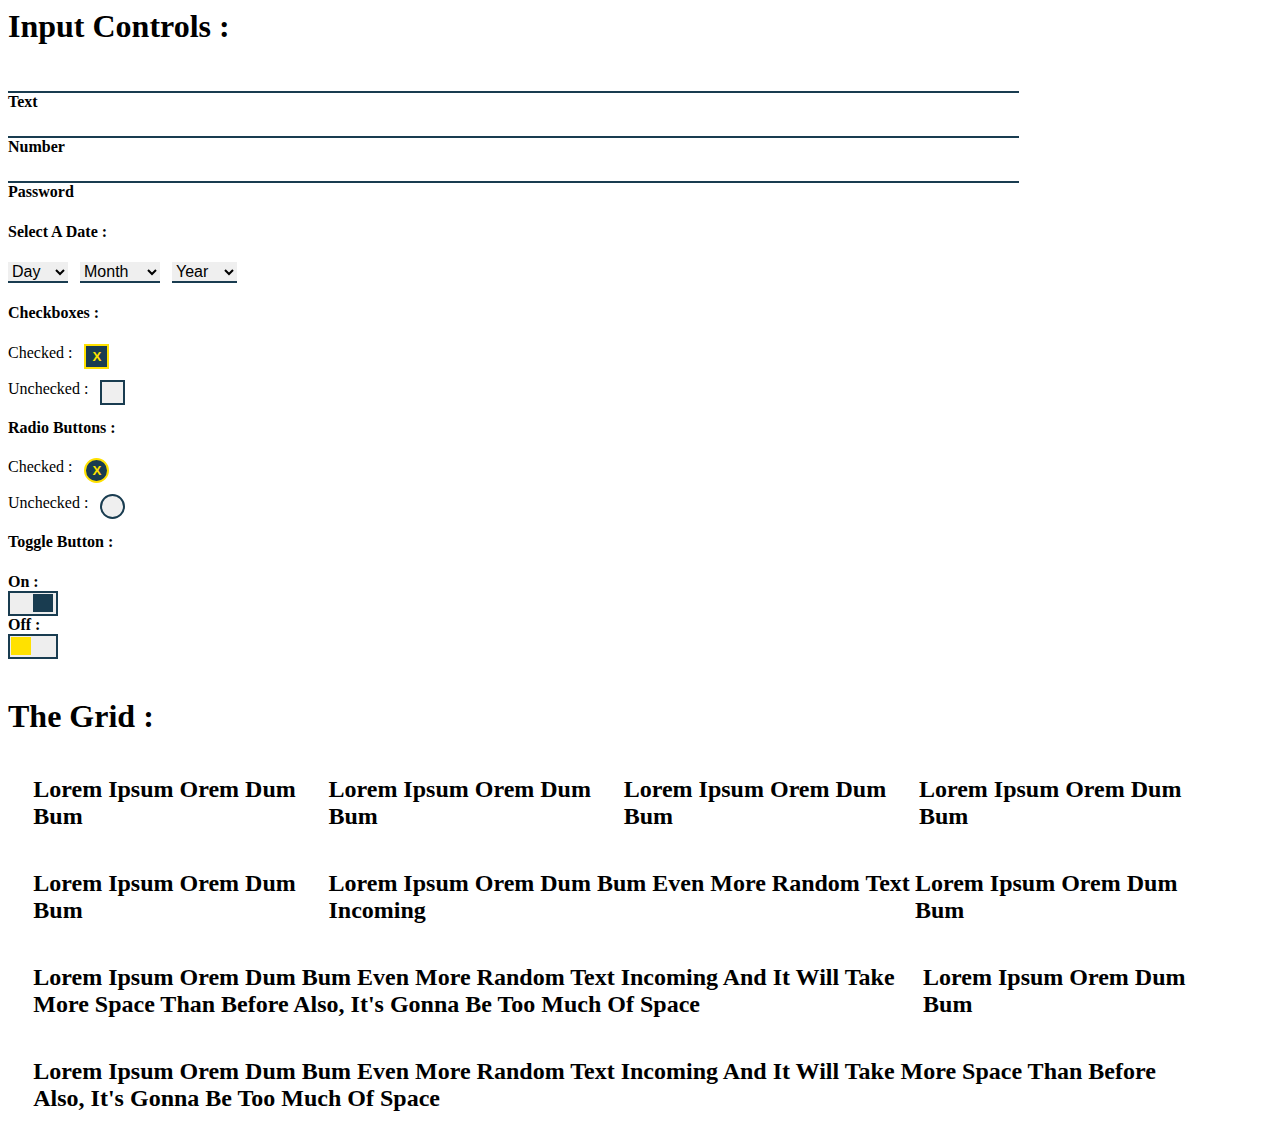
==== mars.html @ b0cb0f1b "Fixed Grid" ====
<html>
<head>
    <meta name="viewport" content="width=device-width, initial-scale=1.0">
    <title>MARS</title>
    <link href="mars.css" rel="stylesheet" type="text/css">
</head>
<body>
    <h1>Input Controls : </h1>
    <input type="text" /><br>
    <label>Text </label><br>
    <input type="number" /><br>
    <label>Number </label><br>
    <input type="password" /><br>
    <label>Password </label><br>
    <h4>Select A Date : </h4>
    <select class="date">
        <option>Day</option>
        <option>Day</option>
        <option>Day</option>
    </select>&nbsp;&nbsp;
    <select class="month">
        <option>Month</option>
        <option>Month</option>
        <option>Month</option>
    </select>&nbsp;&nbsp;
    <select class="year">
        <option>Year</option>
        <option>Year</option>
        <option>Year</option>
    </select>
    <h4>Checkboxes : </h4>
    <div class="check">Checked : &nbsp;&nbsp;
    <input type="checkbox" checked/>
    <button class="checkmark">X</button>
    </div><br>
    <div class="check">Unchecked : &nbsp;&nbsp;
    <input type="checkbox" />
    <button class="checkmark">X</button>
    </div>
    <h4>Radio Buttons : </h4>
    <div class="check">Checked : &nbsp;&nbsp;
    <input type="radio" checked name="rad"/>
    <button class="radiomark">X</button>
    </div><br>
    <div class="check">Unchecked : &nbsp;&nbsp;
    <input type="radio"  name="rad"/>
    <button class="radiomark">X</button>
    </div>
    <h4>Toggle Button : </h4>
    <label>On : </label>
    <div class="switch">
    <input type="checkbox" checked/>
    <span class="toggle"></span>
    </div>
    <label>Off : </label>
    <div class="switch">
    <input type="checkbox"/>
    <span class="toggle"></span>
    </div><br>
    <h1>The Grid : </h1>
    <div class="row">
    <div class="col large3 medium6"><h2>Lorem Ipsum Orem Dum Bum</h2></div>
    <div class="col large3 medium6"><h2>Lorem Ipsum Orem Dum Bum</h2></div>
    <div class="col large3 medium6"><h2>Lorem Ipsum Orem Dum Bum</h2></div>
    <div class="col large3 medium6"><h2>Lorem Ipsum Orem Dum Bum</h2></div>
    </div>
    <div class="row">
    <div class="col large3 medium4"><h2>Lorem Ipsum Orem Dum Bum</h2></div>
    <div class="col large6 medium8"><h2>Lorem Ipsum Orem Dum Bum Even More Random Text Incoming</h2></div>
    <div class="col large3 medium4"><h2>Lorem Ipsum Orem Dum Bum</h2></div>
    </div>
    <div class="row">
    <div class="col large9 medium6"><h2>Lorem Ipsum Orem Dum Bum Even More Random Text Incoming And It Will Take More Space Than Before Also, It's Gonna Be Too Much Of Space</h2></div>
    <div class="col large3 medium6"><h2>Lorem Ipsum Orem Dum Bum</h2></div>
    </div>
    <div class="row">
    <div class="col large12 medium12"><h2>Lorem Ipsum Orem Dum Bum Even More Random Text Incoming And It Will Take More Space Than Before Also, It's Gonna Be Too Much Of Space</h2></div>
    </div>
</body>
</html>
---- mars.css ----
*{
    box-sizing: border-box;
    transition: 300ms;
}

.row{
    margin-left: auto;
    margin-right: auto;
    width: 96%;
    overflow-y: hidden;
}

.col{display: inline-block;}

@media (max-width: 500px) {
    .large1,.large2,.large3,.large4,.large5.,large6,.large7.,large8,.large9,.large10,.large11,.large12{width: 100%;}
}

@media (min-width: 501px) and (max-width: 1000px) {
    .row{display: flex;}
    .medium2{width: 15%; flex: 0;}
    .medium4{width: 30%; }
    .medium6{width: 45%; }
    .medium8{width: 60%; }
    .medium10{width: 85%; }
    .medium12{width: 95%; }
}

@media (min-width: 1000px) {
    .large1{width: 8.33333%; }
    .large2{width: 16.66667%; }
    .large3{width: 24%; }
    .large4{width: 33.33333%; }
    .large5{width: 41.66667%; }
    .large6{width: 48%; }
    .large7{width: 58.33333%; }
    .large8{width: 66.66667%; }
    .large9{width: 73%; }
    .large10{width: 83.33333%; }
    .large11{width: 91.66667%; }
    .large12{width: 96%; }
}

body{
    font-family: 'Segoe UI','Roboto';
}

label{
    font-weight: 600;
}

input[type=text],input[type=number],input[type=password]{
    border-top: none;
    border-left: none;
    border-right: none;
    border-bottom: 2px solid #193c50;
    width: 80%;
    font-size: 20px;
}

input[type=text]:focus,input[type=number]:focus,input[type=password]:focus{
    border-bottom: 2px solid #ffe100;
}

select{
    border-top: none;
    border-left: none;
    border-right: none;
    border-bottom: 2px solid #193c50;
    font-size: 16px;
}
select.date{ width: 60px; }
select.month{ width: 80px; }
select.year{ width: 65px; }

.check{
    display: block;
    position: relative;
    user-select: none;
}

.check input{
    z-index: 1;
    opacity: 0;
    position: absolute;
    cursor: pointer;
    width: 22px;
    height: 22px;
}

.checkmark{
    color: transparent;
    z-index: 0;
    display: inline-block;
    position: absolute;
    width: 25px;
    height: 25px;
    border: 2px solid #193c50;
}

.check input:checked ~ .checkmark{
    background: #193c50;
    color: #ffe100;
    font-weight: bold;
    border: 2px solid #ffe100;
}

.radiomark{
    color: transparent;
    z-index: 0;
    display: inline-block;
    position: absolute;
    width: 25px;
    height: 25px;
    border-radius: 90px;
    border: 2px solid #193c50;
}

.check input:checked ~ .radiomark{
    background: #193c50;
    color: #ffe100;
    font-weight: bold;
    border: 2px solid #ffe100;
}

.switch{
    width: 50px;
    height: 25px;
    background: #eee;
    border: 2px solid #193c50;
}

.switch input{
    z-index: 1;
    opacity: 0;
    position: absolute;
    cursor: pointer;
    width: 48px;
}

.toggle{
    position: absolute;
    background: #ffe100;
    z-index: 0;
    display: inline-block;
    width: 20px;
    height: 18px;
    margin-top: 1px;
    margin-left: 1px;
}

.switch input:checked ~ .toggle{
    background: #193c50;
    transform: translateX(22px);
}

input:checked + .switch{
    background: #ffe100;
    border: 2px solid #193c50;
}
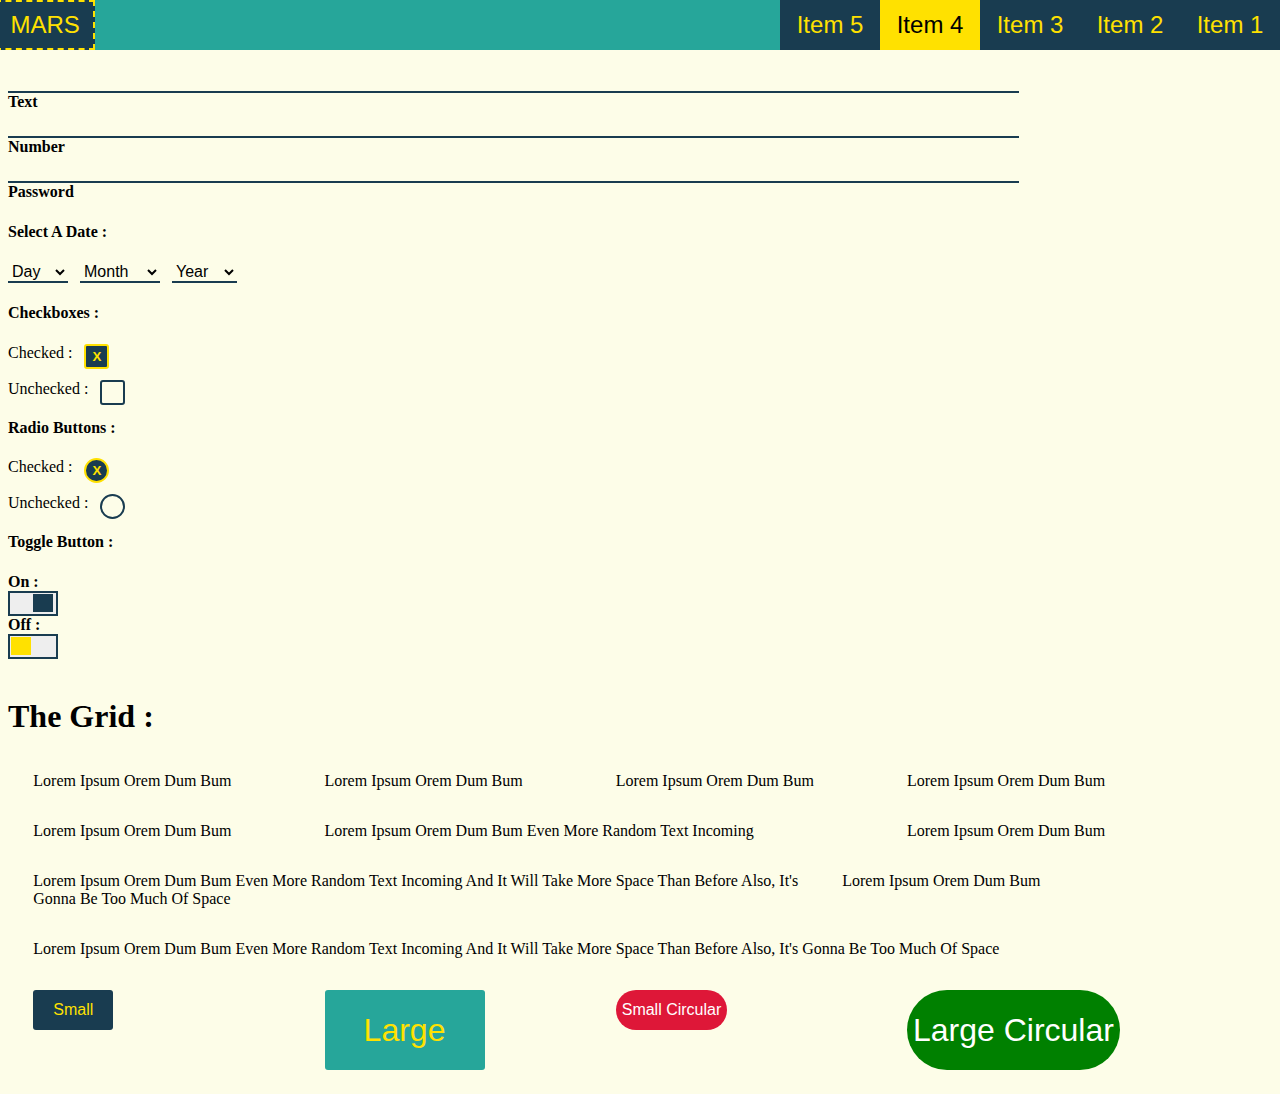
==== commit 97f0f1f5: "Buttons And Top Menu" ====
--- a/mars.html
+++ b/mars.html
@@ -3,8 +3,16 @@
     <meta name="viewport" content="width=device-width, initial-scale=1.0">
     <title>MARS</title>
     <link href="mars.css" rel="stylesheet" type="text/css">
+    <script>
+        function showsidenav(){
+            document.getElementById("nav1").style.display=("block");
+        }
+        function hidesidenav(){
+            document.getElementById("nav1").style.display=("none");
+        }
+    </script>
 </head>
-<body>
+<body onload="hidesidenav()">
     <h1>Input Controls : </h1>
     <input type="text" /><br>
     <label>Text </label><br>
@@ -59,22 +67,49 @@
     </div><br>
     <h1>The Grid : </h1>
     <div class="row">
-    <div class="col large3 medium6"><h2>Lorem Ipsum Orem Dum Bum</h2></div>
-    <div class="col large3 medium6"><h2>Lorem Ipsum Orem Dum Bum</h2></div>
-    <div class="col large3 medium6"><h2>Lorem Ipsum Orem Dum Bum</h2></div>
-    <div class="col large3 medium6"><h2>Lorem Ipsum Orem Dum Bum</h2></div>
+    <div class="col large3 medium6"><p>Lorem Ipsum Orem Dum Bum</p></div>
+    <div class="col large3 medium6"><p>Lorem Ipsum Orem Dum Bum</p></div>
+    <div class="col large3 medium6"><p>Lorem Ipsum Orem Dum Bum</p></div>
+    <div class="col large3 medium6"><p>Lorem Ipsum Orem Dum Bum</p></div>
     </div>
     <div class="row">
-    <div class="col large3 medium4"><h2>Lorem Ipsum Orem Dum Bum</h2></div>
-    <div class="col large6 medium8"><h2>Lorem Ipsum Orem Dum Bum Even More Random Text Incoming</h2></div>
-    <div class="col large3 medium4"><h2>Lorem Ipsum Orem Dum Bum</h2></div>
+    <div class="col large3 medium4"><P>Lorem Ipsum Orem Dum Bum</p></div>
+    <div class="col large6 medium8"><p>Lorem Ipsum Orem Dum Bum Even More Random Text Incoming</p></div>
+    <div class="col large3 medium4"><p>Lorem Ipsum Orem Dum Bum</p></div>
     </div>
     <div class="row">
-    <div class="col large9 medium6"><h2>Lorem Ipsum Orem Dum Bum Even More Random Text Incoming And It Will Take More Space Than Before Also, It's Gonna Be Too Much Of Space</h2></div>
-    <div class="col large3 medium6"><h2>Lorem Ipsum Orem Dum Bum</h2></div>
+    <div class="col large8 medium6"><p>Lorem Ipsum Orem Dum Bum Even More Random Text Incoming And It Will Take More Space Than Before Also, It's Gonna Be Too Much Of Space</p></div>
+    <div class="col large4 medium6"><p>Lorem Ipsum Orem Dum Bum</p></div>
     </div>
     <div class="row">
-    <div class="col large12 medium12"><h2>Lorem Ipsum Orem Dum Bum Even More Random Text Incoming And It Will Take More Space Than Before Also, It's Gonna Be Too Much Of Space</h2></div>
+    <div class="col large12 medium12"><p>Lorem Ipsum Orem Dum Bum Even More Random Text Incoming And It Will Take More Space Than Before Also, It's Gonna Be Too Much Of Space</p></div>
+    </div>
+    <div class="row">
+        <div class="col large3 medium4"><p><button class="small primary">Small</button></p></div>
+        <div class="col large3 medium4"><p><button class="large secondary">Large</button></p></div>
+        <div class="col large3 medium4"><p><button class="small circular alert">Small Circular</button></p></div>
+        <div class="col large3 medium4"><p><button class="large circular success">Large Circular</button></p></div>
+    </div>
+    <div class="topnav">
+        <button class="tab primary left">MARS</button>
+        <button class="tab primary right">Item 1</button>
+        <button class="tab primary right">Item 2</button>
+        <button class="tab primary right">Item 3</button>
+        <button class="tab primary right active">Item 4</button>
+        <button class="tab primary right">Item 5</button>
+    </div>
+    <div class="sidenav">
+        <div class="row"><span class="left">&nbsp;&nbsp;</span><button class="mico primary left" onclick="showsidenav();">=</button>        
+        <button class="mico right">MARS</button>
+        </div>
+        <div id="nav1" class="row">
+            <button class="mico right" onclick="hidesidenav();">X</button>
+            <div class="mtab">Item 1</div>
+            <div class="mtab">Item 2</div>
+            <div class="mtab">Item 3</div>
+            <div class="mtab">Item 4</div>
+            <div class="mtab">Item 5</div>
+        </div>
     </div>
 </body>
 </html>--- a/mars.css
+++ b/mars.css
@@ -1,8 +1,18 @@
 *{
     box-sizing: border-box;
     transition: 300ms;
-}
-
+    background: inherit;
+}
+
+body{ background: #fdfde8; }
+
+.primary{ background: #193c50; color: #ffe100; }
+.secondary{ background: #26a69a; color: #ffe100; }
+.alert{ background: #de1738; color: #fff; }
+.success{ background: #008000; color: #FFF; }
+
+.right{float: right;}
+.left{float: left;}
 .row{
     margin-left: auto;
     margin-right: auto;
@@ -13,7 +23,7 @@
 .col{display: inline-block;}
 
 @media (max-width: 500px) {
-    .large1,.large2,.large3,.large4,.large5.,large6,.large7.,large8,.large9,.large10,.large11,.large12{width: 100%;}
+    .large1,.large2,.large3,.large4,.large5.,large6,.large7.,large8,.large9,.large10,.large11,.large12{width: 100%; }
 }
 
 @media (min-width: 501px) and (max-width: 1000px) {
@@ -27,10 +37,11 @@
 }
 
 @media (min-width: 1000px) {
+    .row{display: flex;}
     .large1{width: 8.33333%; }
     .large2{width: 16.66667%; }
     .large3{width: 24%; }
-    .large4{width: 33.33333%; }
+    .large4{width: 30%; }
     .large5{width: 41.66667%; }
     .large6{width: 48%; }
     .large7{width: 58.33333%; }
@@ -154,7 +165,84 @@
     transform: translateX(22px);
 }
 
-input:checked + .switch{
+button{
+    border: none;
+    border-radius: 3px;
+    display: block;
+}
+button.primary:focus{
+    border: 2px dashed #193c50 ;
+    background: #26a69a ;
+    color: #000 ;
+}
+button.secondary:focus{
+    border: 2px dashed #000 ;
+    color: #000 ;
+    background: #ffe100 ;
+}
+
+.small{ min-width: 80px; height: 40px; font-size: 16px;}
+.large{ min-width: 160px; height: 80px; font-size: 32px;}
+.circular{ border-radius: 90px;}
+
+.tab{
+    border-radius: 0;
+    border: none;
+    width:100px;
+    height: 50px;
+    font-size: 24px;
+}
+.tab:hover{
+    border: 2px dashed #ffe100;
+}
+.tab.active{
     background: #ffe100;
-    border: 2px solid #193c50;
-}
+    color: #000;
+}
+button.primary.tab:focus{
+    background: #ffe100;
+    color: #000;
+}
+
+@media (min-width: 700px) {
+    .topnav{
+        position: fixed;
+        top:0;
+        z-index: 9;
+        margin-left: -1%;
+        width: 100.38%;
+        background: #26a69a;
+    }
+    .sidenav{display: none;}
+}
+@media (max-width: 700px) {
+    .topnav{display: none;}
+    li{ list-style-type: none; }
+    .sidenav{
+        position: fixed;
+        top:0;
+        z-index: 9;
+        margin-left: -2.5%;
+        width: 100.5%;
+        background: #26a69a;
+    }
+    .mico{
+        width: 50px;
+        height: 50px;
+        margin-right: 2%;
+        background: transparent;
+    }
+    .mico input{
+    z-index: 1;
+    opacity: 0;
+    position: absolute;
+    cursor: pointer;
+    width: 50px;
+    height: 50px;
+    }
+    #nav1{display: none;}
+    .mtab{
+        padding: 5px;
+        padding-left: 45px;
+    }
+}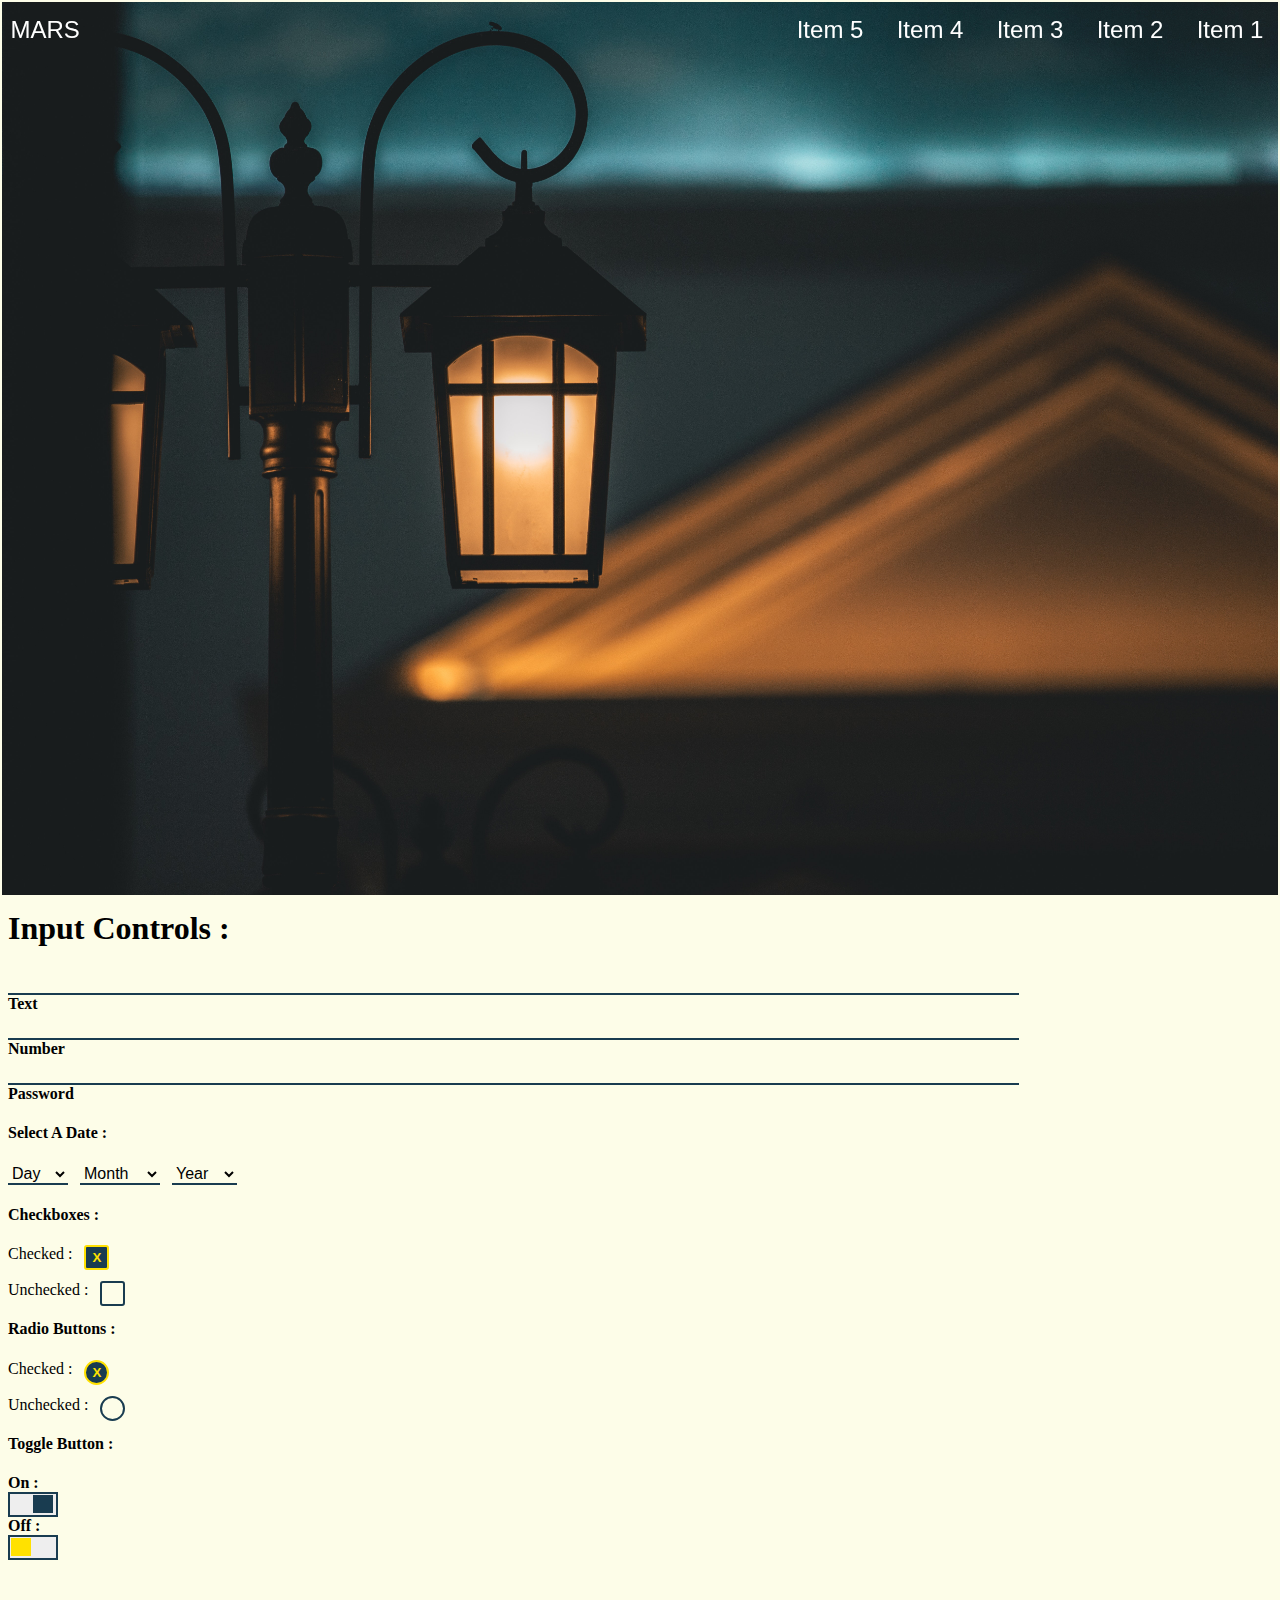
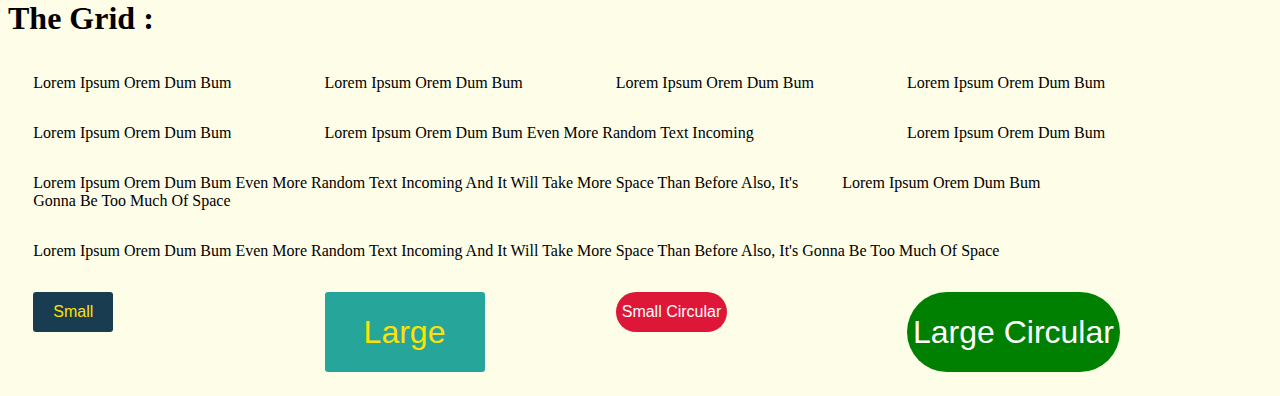
==== commit 29a4ffe0: "Made Top Nav Transparent" ====
--- a/mars.html
+++ b/mars.html
@@ -10,9 +10,39 @@
         function hidesidenav(){
             document.getElementById("nav1").style.display=("none");
         }
+        function colormenu(){
+            document.getElementById("tm").style.background=("#193c50");
+            document.getElementById("tm").style.color=("#FFF");
+        }
+        function decolormenu(){
+            document.getElementById("tm").style.background=("transparent");
+            document.getElementById("tm").style.color=("#FFF");
+        }
     </script>
 </head>
 <body onload="hidesidenav()">
+    <div class="topnav" id="tm">
+        <button class="tab menu left">MARS</button>
+        <button class="tab menu right">Item 1</button>
+        <button class="tab menu right">Item 2</button>
+        <button class="tab menu right">Item 3</button>
+        <button class="tab menu right">Item 4</button>
+        <button class="tab menu right">Item 5</button>
+    </div>
+    <div class="sidenav">
+        <div class="row"><span class="left">&nbsp;&nbsp;</span><button class="mico primary left" onclick="showsidenav();">=</button>        
+        <button class="mico right">MARS</button>
+        </div>
+        <div id="nav1" class="row">
+            <button class="mico right" onclick="hidesidenav();">X</button>
+            <div class="mtab">Item 1</div>
+            <div class="mtab">Item 2</div>
+            <div class="mtab">Item 3</div>
+            <div class="mtab">Item 4</div>
+            <div class="mtab">Item 5</div>
+        </div>
+    </div>
+    <img onmouseout="colormenu()" onmouseover="decolormenu()" src="4k-wallpaper-blur-close-up-1629998.jpg" style="top:0; left: 0; width: 101%; height:101%; margin: -0.5%"/>
     <h1>Input Controls : </h1>
     <input type="text" /><br>
     <label>Text </label><br>
@@ -90,26 +120,5 @@
         <div class="col large3 medium4"><p><button class="small circular alert">Small Circular</button></p></div>
         <div class="col large3 medium4"><p><button class="large circular success">Large Circular</button></p></div>
     </div>
-    <div class="topnav">
-        <button class="tab primary left">MARS</button>
-        <button class="tab primary right">Item 1</button>
-        <button class="tab primary right">Item 2</button>
-        <button class="tab primary right">Item 3</button>
-        <button class="tab primary right active">Item 4</button>
-        <button class="tab primary right">Item 5</button>
-    </div>
-    <div class="sidenav">
-        <div class="row"><span class="left">&nbsp;&nbsp;</span><button class="mico primary left" onclick="showsidenav();">=</button>        
-        <button class="mico right">MARS</button>
-        </div>
-        <div id="nav1" class="row">
-            <button class="mico right" onclick="hidesidenav();">X</button>
-            <div class="mtab">Item 1</div>
-            <div class="mtab">Item 2</div>
-            <div class="mtab">Item 3</div>
-            <div class="mtab">Item 4</div>
-            <div class="mtab">Item 5</div>
-        </div>
-    </div>
 </body>
 </html>--- a/mars.css
+++ b/mars.css
@@ -10,6 +10,13 @@
 .secondary{ background: #26a69a; color: #ffe100; }
 .alert{ background: #de1738; color: #fff; }
 .success{ background: #008000; color: #FFF; }
+.fullscreen{
+    width: 101%;
+    height: 101%;
+    top: 0;
+    right: 0;
+    margin: 0.5%;
+}
 
 .right{float: right;}
 .left{float: left;}
@@ -23,7 +30,7 @@
 .col{display: inline-block;}
 
 @media (max-width: 500px) {
-    .large1,.large2,.large3,.large4,.large5.,large6,.large7.,large8,.large9,.large10,.large11,.large12{width: 100%; }
+    .large1,.large2,.large3,.large4,.large5,.large6,.large7,.large8,.large9,.large10,.large11,.large12{width: 100%; }
 }
 
 @media (min-width: 501px) and (max-width: 1000px) {
@@ -211,8 +218,11 @@
         z-index: 9;
         margin-left: -1%;
         width: 100.38%;
-        background: #26a69a;
-    }
+        background: transparent;
+        height: 60px;
+        padding-top: 5px;
+    }
+    .tab.menu{color: #FFF;}
     .sidenav{display: none;}
 }
 @media (max-width: 700px) {
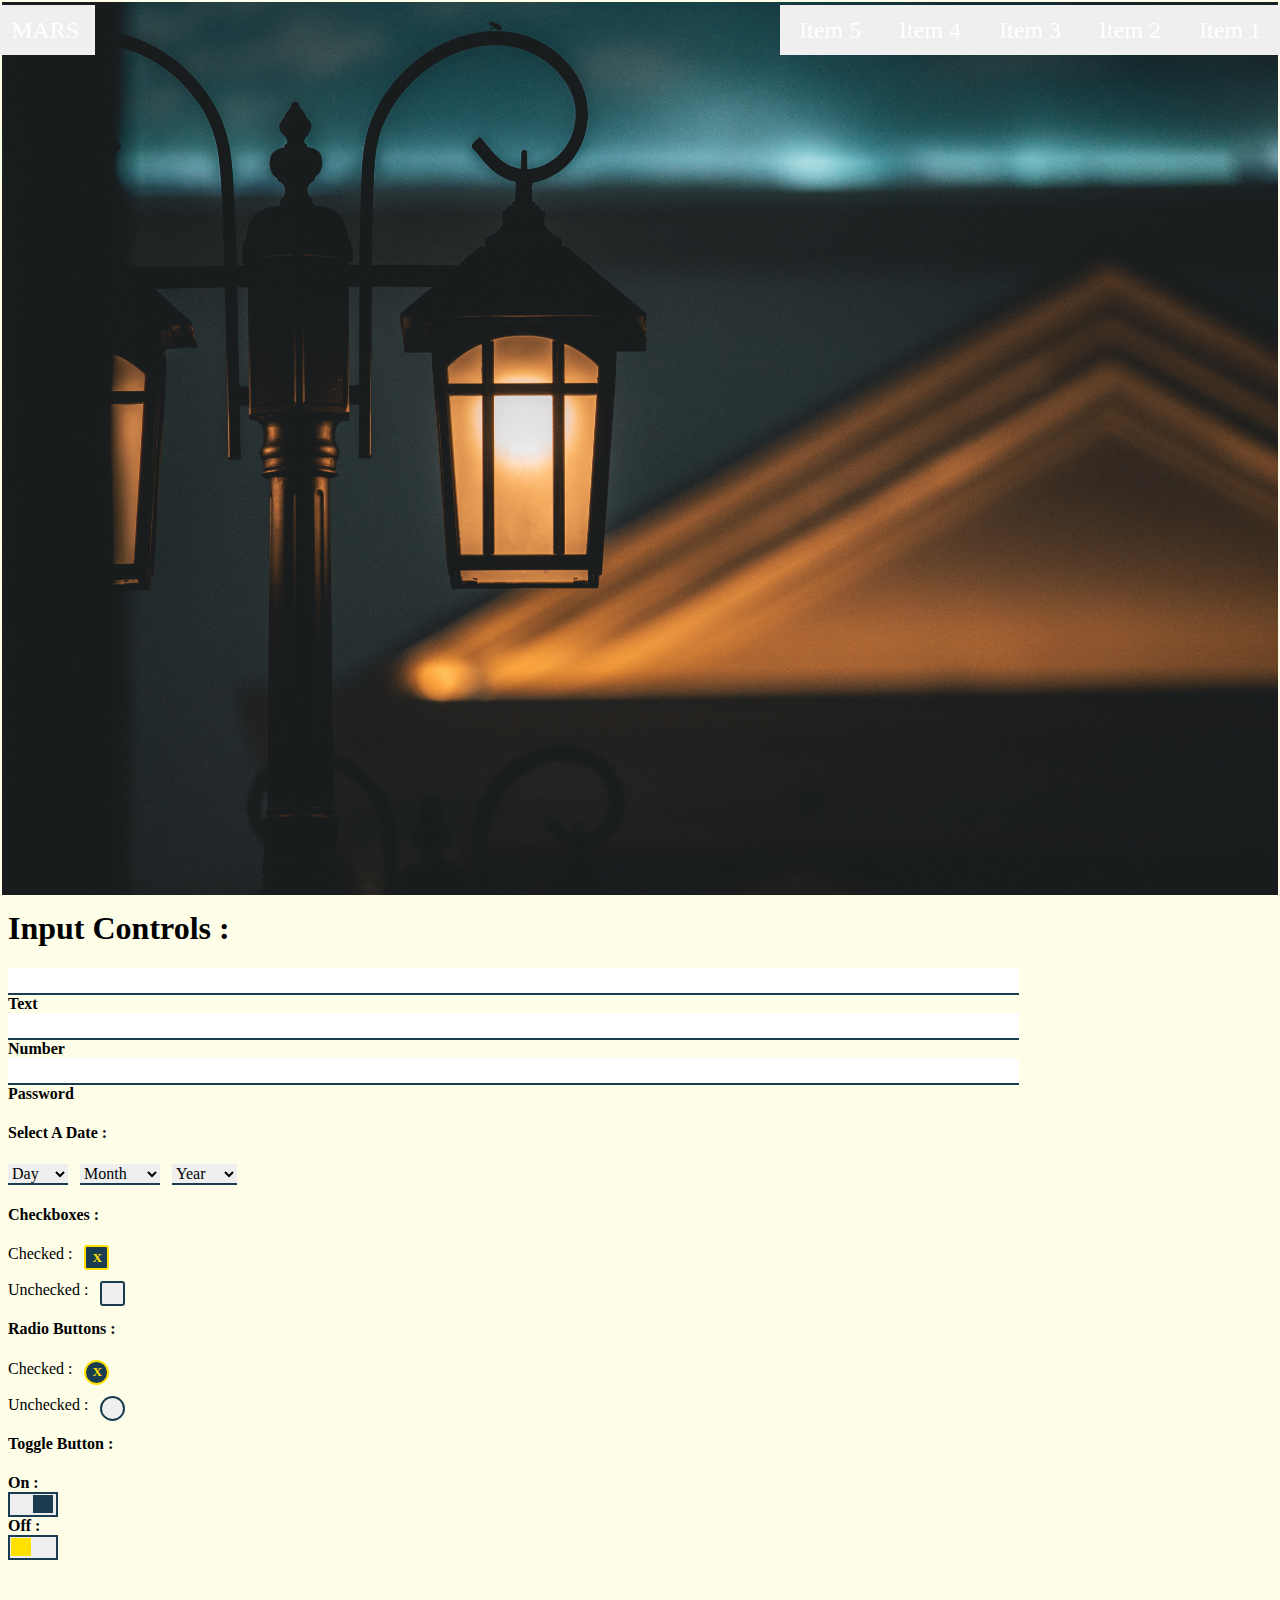
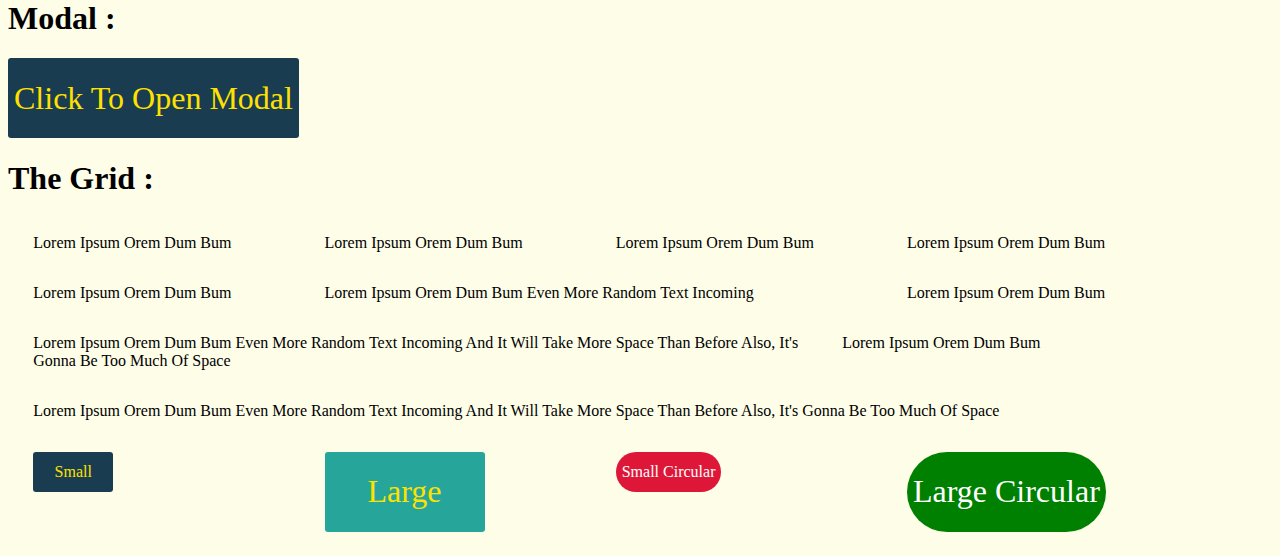
==== commit 83d9eeaf: "Added Modal" ====
--- a/mars.html
+++ b/mars.html
@@ -18,6 +18,13 @@
             document.getElementById("tm").style.background=("transparent");
             document.getElementById("tm").style.color=("#FFF");
         }
+        function openmodal(){
+            document.getElementsById("mod1").style.display=("block");
+        }
+        function closemodal(){
+            document.getElementsById("mod1").style.display=("none");
+        }
+        
     </script>
 </head>
 <body onload="hidesidenav()">
@@ -95,6 +102,9 @@
     <input type="checkbox"/>
     <span class="toggle"></span>
     </div><br>
+    <h1>Modal : </h1>
+    <div class="modalcontainer" id="mod1"><div class="modalcontent">ASD</div></div>
+    <button class="primary large" onclick="openmodal();">Click To Open Modal</button>
     <h1>The Grid : </h1>
     <div class="row">
     <div class="col large3 medium6"><p>Lorem Ipsum Orem Dum Bum</p></div>
--- a/mars.css
+++ b/mars.css
@@ -1,21 +1,20 @@
 *{
     box-sizing: border-box;
     transition: 300ms;
-    background: inherit;
+    font-family: 'Comfortaa', cursive;
 }
 
 body{ background: #fdfde8; }
 
+.inverted{background: #000; color: #FFF;}
 .primary{ background: #193c50; color: #ffe100; }
 .secondary{ background: #26a69a; color: #ffe100; }
 .alert{ background: #de1738; color: #fff; }
 .success{ background: #008000; color: #FFF; }
 .fullscreen{
     width: 101%;
-    height: 101%;
-    top: 0;
-    right: 0;
-    margin: 0.5%;
+    min-height: 101%;
+    margin: -0.5%;
 }
 
 .right{float: right;}
@@ -31,16 +30,21 @@
 
 @media (max-width: 500px) {
     .large1,.large2,.large3,.large4,.large5,.large6,.large7,.large8,.large9,.large10,.large11,.large12{width: 100%; }
+    .fullscreen{
+        min-width: 104%;
+        height: auto;
+        margin:-2%;
+    }
 }
 
 @media (min-width: 501px) and (max-width: 1000px) {
     .row{display: flex;}
-    .medium2{width: 15%; flex: 0;}
-    .medium4{width: 30%; }
-    .medium6{width: 45%; }
-    .medium8{width: 60%; }
-    .medium10{width: 85%; }
-    .medium12{width: 95%; }
+    .large1,.large2{width: 15%; flex: 0;}
+    .large3,.large4{width: 30%; }
+    .large5,.large6{width: 45%; }
+    .large7,.large8{width: 60%; }
+    .large9,.large10{width: 85%; }
+    .large11,.large12{width: 95%; }
 }
 
 @media (min-width: 1000px) {
@@ -59,9 +63,6 @@
     .large12{width: 96%; }
 }
 
-body{
-    font-family: 'Segoe UI','Roboto';
-}
 
 label{
     font-weight: 600;
@@ -210,7 +211,25 @@
     background: #ffe100;
     color: #000;
 }
-
+.floattab{
+    border-radius: 360px;
+    border: none;
+    height: 50px;
+    font-size: 4px;
+    min-width: 50px;
+    background: red;
+    color: red;
+    margin: 2px;
+}
+.floattab.booknow{
+    background: #000;
+    color: #000;
+}
+.floattab:hover{
+    font-size: 24px;
+    color: wheat;
+    box-shadow: 0 4px 8px 0 rgba(0, 0, 0, 0.2), 0 6px 20px 0 rgba(0, 0, 0, 0.19);
+}
 @media (min-width: 700px) {
     .topnav{
         position: fixed;
@@ -224,9 +243,15 @@
     }
     .tab.menu{color: #FFF;}
     .sidenav{display: none;}
+    .floatnav{
+        position : fixed;
+        z-index: 2;
+        left: 50px;
+        top: 20%;
+    }
 }
 @media (max-width: 700px) {
-    .topnav{display: none;}
+    .topnav,.floatnav{display: none;}
     li{ list-style-type: none; }
     .sidenav{
         position: fixed;
@@ -234,7 +259,6 @@
         z-index: 9;
         margin-left: -2.5%;
         width: 100.5%;
-        background: #26a69a;
     }
     .mico{
         width: 50px;
@@ -255,4 +279,63 @@
         padding: 5px;
         padding-left: 45px;
     }
+}
+
+.xlarge{
+    min-width: 250px;
+    height: 80px;
+    font-size: 36px;
+}
+
+.center{
+    display: block;
+    margin: auto;
+}
+.followicon{
+    width: 80px;
+    height: 80px;
+    border-radius: 100%;
+
+}
+a,a:visited,a:active{color:initial; text-decoration:none;}
+
+.polaroid{
+    display: block;
+    margin: auto;
+    width: 100%;
+    box-shadow: 0 4px 8px 0 rgba(0, 0, 0, 0.2), 0 6px 20px 0 rgba(0, 0, 0, 0.19);
+}
+.polaroid:hover{
+    box-shadow: 0 8px 16px 0 rgba(0, 0, 0, 0.2), 0 12px 40px 0 rgba(0, 0, 0, 0.19);
+}
+.person{
+    height: 50%;
+    width: 80%;
+    display: block;
+    margin: auto;
+    padding: 4px;
+}
+.name{
+    padding: 4px;
+    display: inline;
+    margin: 4px;
+}
+.name:hover{
+    background: red;
+    color: #FFF;
+}
+.modalcontainer{
+    height: 100%;
+    width: 100%;
+    position: absolute;
+    top: 0;
+    left: 0;
+    z-index: 5;
+    background: #000;
+    display: none;
+}
+.modalcontent{
+    width: 80%;
+    height: auto;
+    background: #FFF;
 }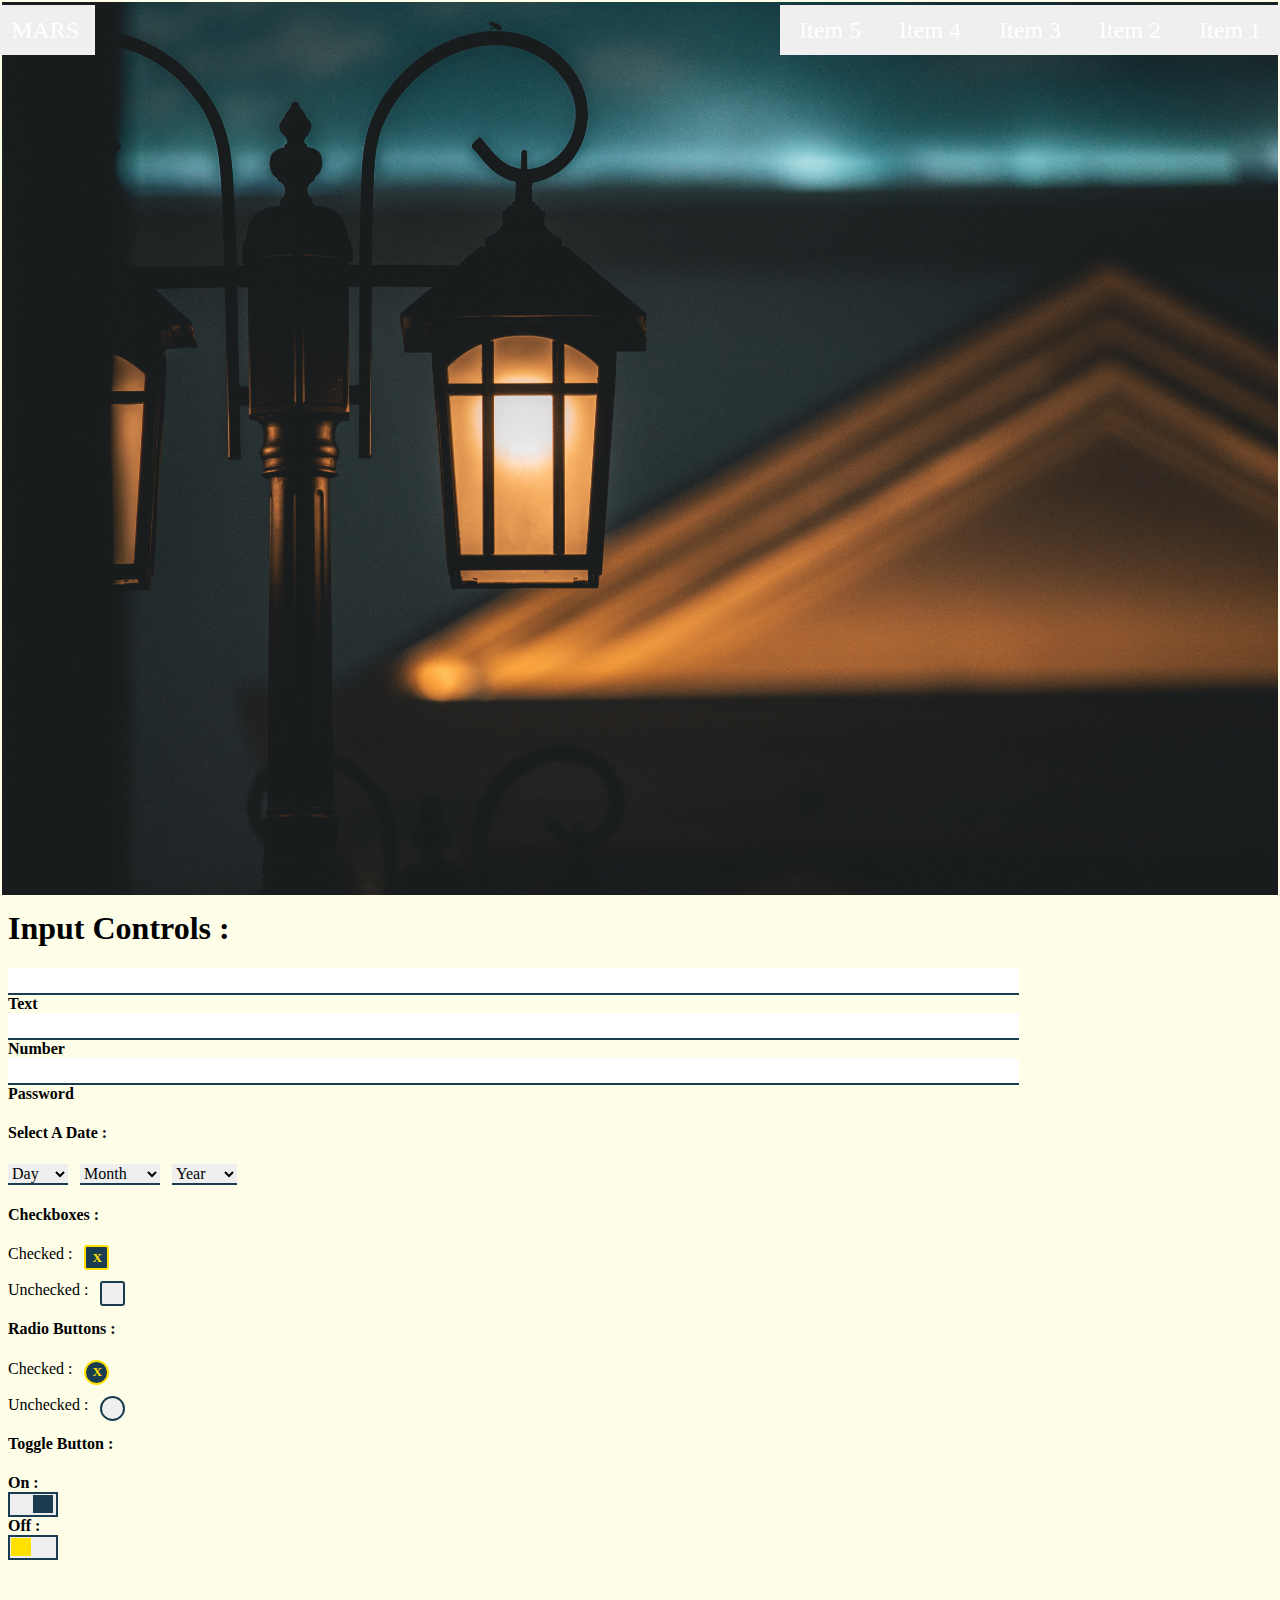
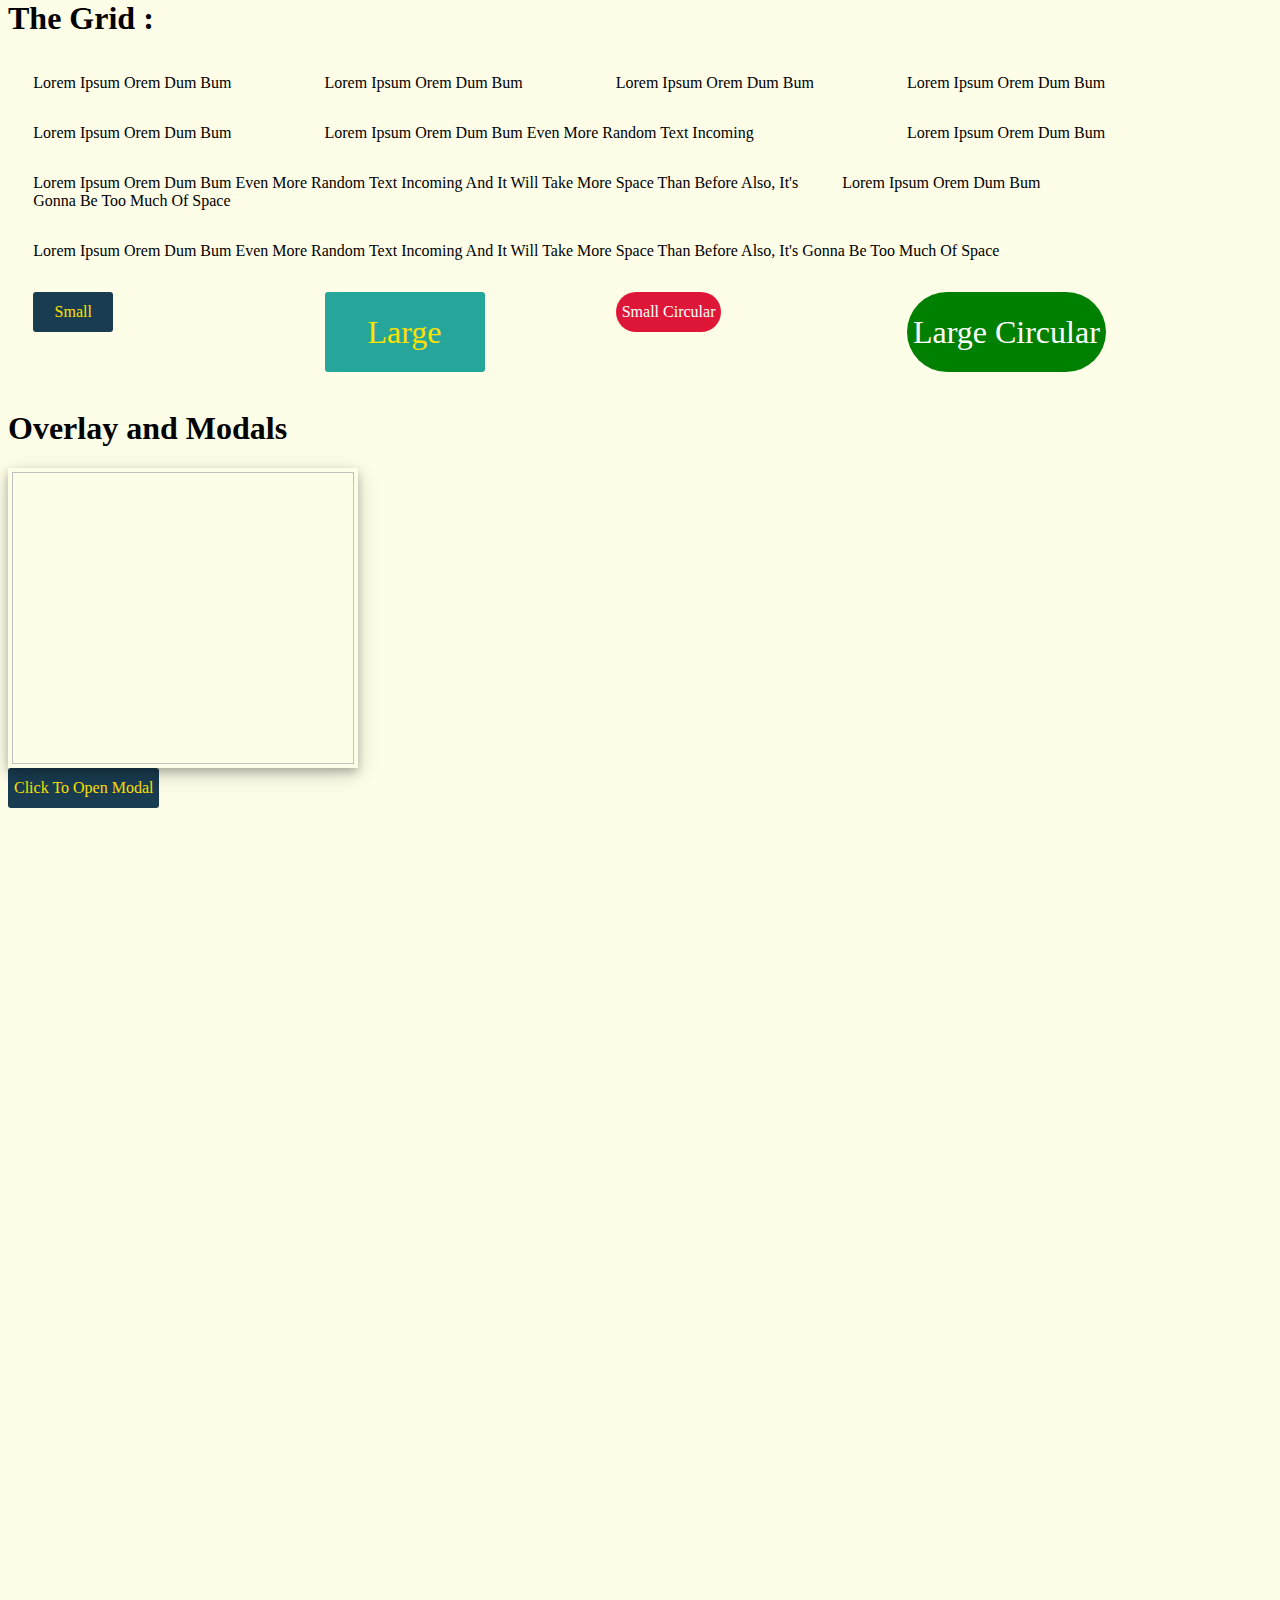
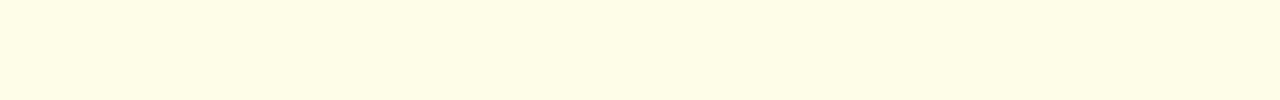
==== commit c54b3ddb: "Added Overlay" ====
--- a/mars.html
+++ b/mars.html
@@ -24,7 +24,7 @@
         function closemodal(){
             document.getElementsById("mod1").style.display=("none");
         }
-        
+
     </script>
 </head>
 <body onload="hidesidenav()">
@@ -37,7 +37,7 @@
         <button class="tab menu right">Item 5</button>
     </div>
     <div class="sidenav">
-        <div class="row"><span class="left">&nbsp;&nbsp;</span><button class="mico primary left" onclick="showsidenav();">=</button>        
+        <div class="row"><span class="left">&nbsp;&nbsp;</span><button class="mico primary left" onclick="showsidenav();">=</button>
         <button class="mico right">MARS</button>
         </div>
         <div id="nav1" class="row">
@@ -102,9 +102,6 @@
     <input type="checkbox"/>
     <span class="toggle"></span>
     </div><br>
-    <h1>Modal : </h1>
-    <div class="modalcontainer" id="mod1"><div class="modalcontent">ASD</div></div>
-    <button class="primary large" onclick="openmodal();">Click To Open Modal</button>
     <h1>The Grid : </h1>
     <div class="row">
     <div class="col large3 medium6"><p>Lorem Ipsum Orem Dum Bum</p></div>
@@ -130,5 +127,18 @@
         <div class="col large3 medium4"><p><button class="small circular alert">Small Circular</button></p></div>
         <div class="col large3 medium4"><p><button class="large circular success">Large Circular</button></p></div>
     </div>
+    <h1>Overlay and Modals</h1>
+    <div class="overlaycontainer">
+      <img class="person polaroid"/>
+      <div class="overlay">
+        <h2 style="text-align:center;">This Is An Overlay</h2>
+      </div>
+    </div>
+    <button class="small primary modalkey">Click To Open Modal</button>
+    <div class="modalcontainer">
+      <div class="modal">
+        <h1 style="text-align:center"></h1>
+      </div>
+    </div>
 </body>
-</html>+</html>
--- a/mars.css
+++ b/mars.css
@@ -309,8 +309,8 @@
     box-shadow: 0 8px 16px 0 rgba(0, 0, 0, 0.2), 0 12px 40px 0 rgba(0, 0, 0, 0.19);
 }
 .person{
-    height: 50%;
-    width: 80%;
+    height: 300px;
+    width: 350px;
     display: block;
     margin: auto;
     padding: 4px;
@@ -324,18 +324,47 @@
     background: red;
     color: #FFF;
 }
+.overlaycontainer:hover .overlay{
+    display: block;
+    opacity: 1;
+    transition: 300ms;
+}
+.overlaycontainer{
+  height:300px;
+  width: 350px;
+  position: relative;
+}
+.overlay{
+  opacity: 0;
+  position: absolute;
+  left:0;
+  right: 0;
+  top:0;
+  bottom: 0;
+  background: #000;
+  color: #FFF;
+  width: inherit;
+  height: inherit;
+  transition: 300ms;
+}
 .modalcontainer{
     height: 100%;
-    width: 100%;
-    position: absolute;
+    width: 0%;
+    position: relative;
     top: 0;
     left: 0;
     z-index: 5;
     background: #000;
-    display: none;
-}
-.modalcontent{
-    width: 80%;
-    height: auto;
-    background: #FFF;
-}+}
+.modal{
+  position: absolute;
+  left:0;
+  right: 0;
+  top:0;
+  bottom: 0;
+  background: #000;
+  color: #FFF;
+  width: 0%;
+  height: inherit;
+  transition: 300ms;
+}
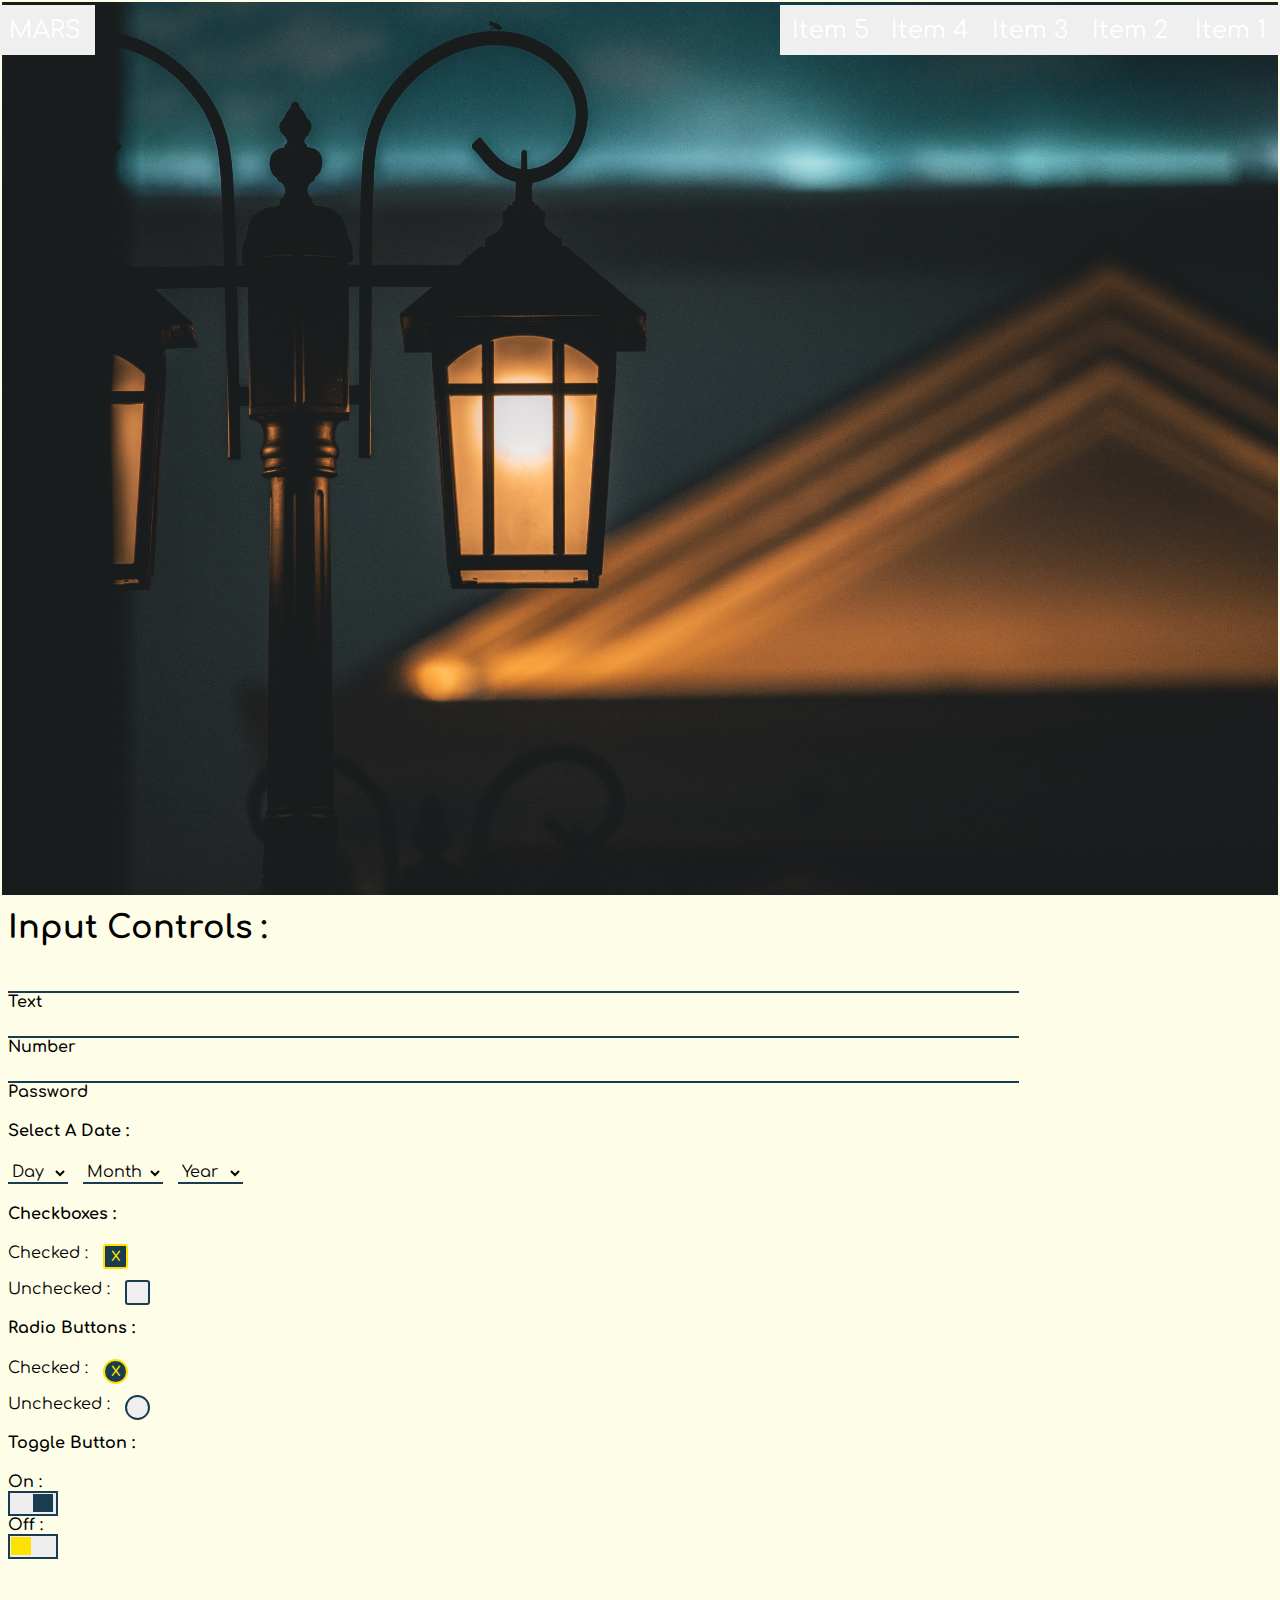
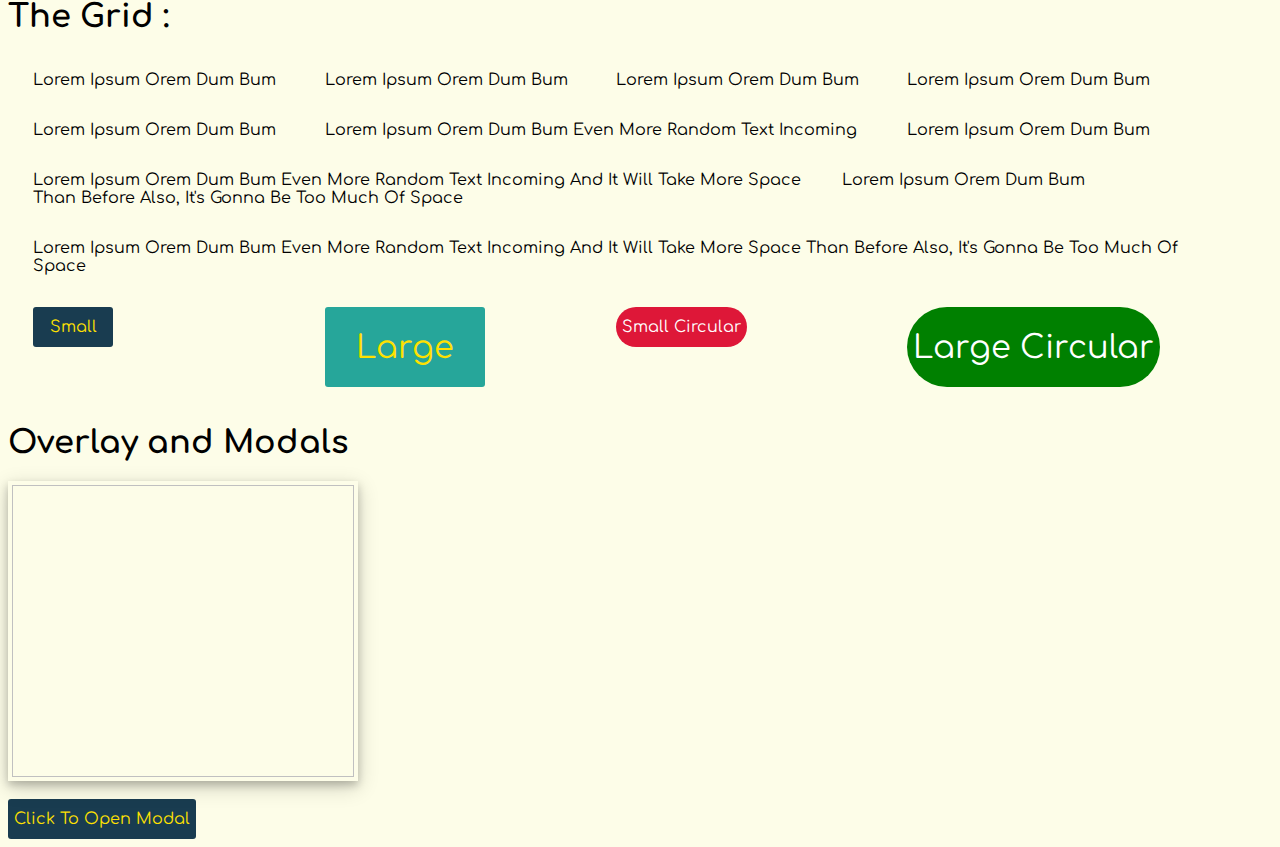
==== commit faf1c18a: "Fixed Background Of Input Fields" ====
--- a/mars.html
+++ b/mars.html
@@ -1,6 +1,7 @@
 <html>
 <head>
     <meta name="viewport" content="width=device-width, initial-scale=1.0">
+    <link href="https://fonts.googleapis.com/css?family=Comfortaa" rel="stylesheet">
     <title>MARS</title>
     <link href="mars.css" rel="stylesheet" type="text/css">
     <script>
@@ -19,12 +20,11 @@
             document.getElementById("tm").style.color=("#FFF");
         }
         function openmodal(){
-            document.getElementsById("mod1").style.display=("block");
+            document.getElementById("mod1").style.display=("block");
         }
         function closemodal(){
-            document.getElementsById("mod1").style.display=("none");
+            document.getElementById("mod1").style.display=("none");
         }
-
     </script>
 </head>
 <body onload="hidesidenav()">
@@ -133,12 +133,14 @@
       <div class="overlay">
         <h2 style="text-align:center;">This Is An Overlay</h2>
       </div>
-    </div>
-    <button class="small primary modalkey">Click To Open Modal</button>
-    <div class="modalcontainer">
+    </div><br>
+    <button class="small primary" onclick="openmodal();">Click To Open Modal</button>
+    <div class="modalcontainer" id="mod1">
       <div class="modal">
-        <h1 style="text-align:center"></h1>
+        <h1 style="text-align:center">MODAL<button class="alert right small" onclick="closemodal();">X</button>
+      </h1>
       </div>
     </div>
+
 </body>
 </html>
--- a/mars.css
+++ b/mars.css
@@ -75,9 +75,11 @@
     border-bottom: 2px solid #193c50;
     width: 80%;
     font-size: 20px;
+    background: transparent;
 }
 
 input[type=text]:focus,input[type=number]:focus,input[type=password]:focus{
+    background: transparent;
     border-bottom: 2px solid #ffe100;
 }
 
@@ -87,6 +89,7 @@
     border-right: none;
     border-bottom: 2px solid #193c50;
     font-size: 16px;
+    background: transparent;
 }
 select.date{ width: 60px; }
 select.month{ width: 80px; }
@@ -187,6 +190,11 @@
     border: 2px dashed #000 ;
     color: #000 ;
     background: #ffe100 ;
+}
+button.alert:hover{
+  border: 2px solid red;
+  background: #FFF;
+  color: red;
 }
 
 .small{ min-width: 80px; height: 40px; font-size: 16px;}
@@ -349,12 +357,14 @@
 }
 .modalcontainer{
     height: 100%;
-    width: 0%;
-    position: relative;
+    width: 100%;
+    position: fixed;
     top: 0;
     left: 0;
-    z-index: 5;
+    z-index: 10;
     background: #000;
+    color: #FFF;
+    display: none;
 }
 .modal{
   position: absolute;
@@ -364,7 +374,8 @@
   bottom: 0;
   background: #000;
   color: #FFF;
-  width: 0%;
-  height: inherit;
+  width: 80%;
+  height: 88%;
+  margin: auto;
   transition: 300ms;
 }
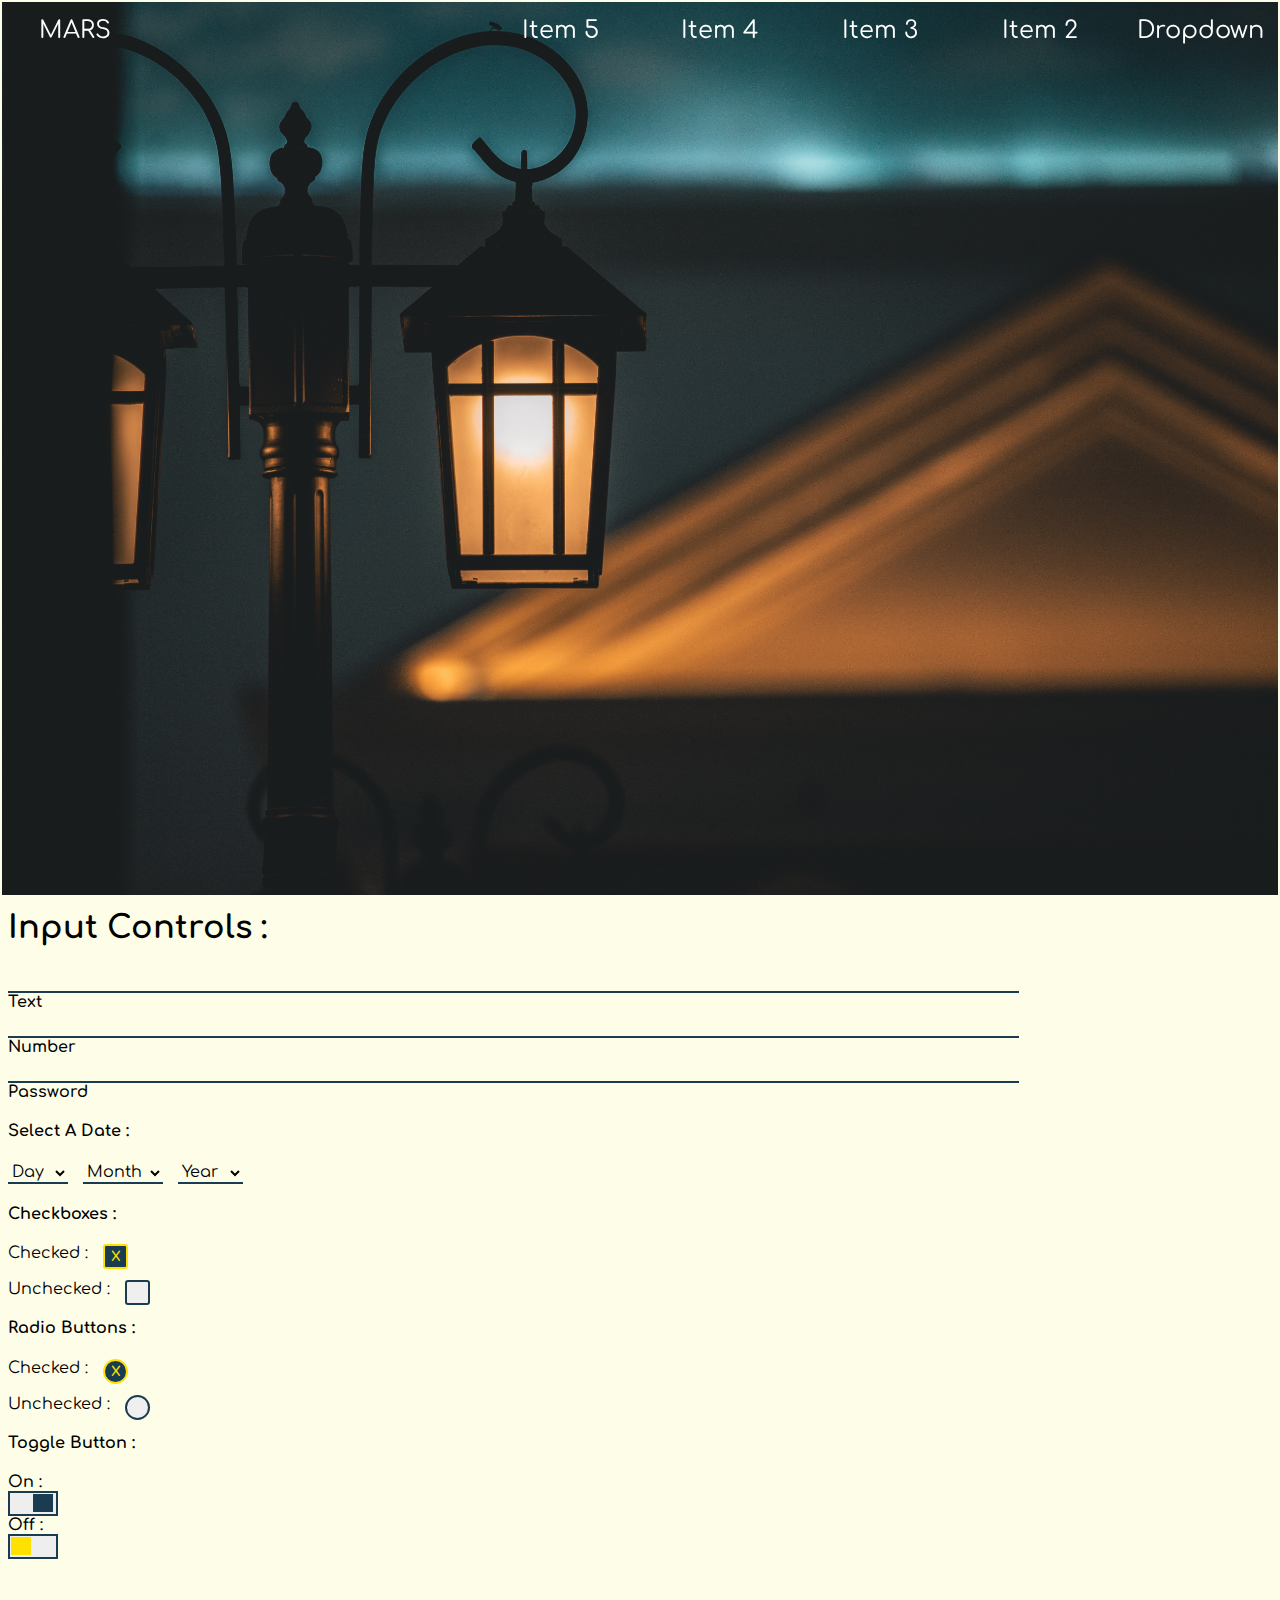
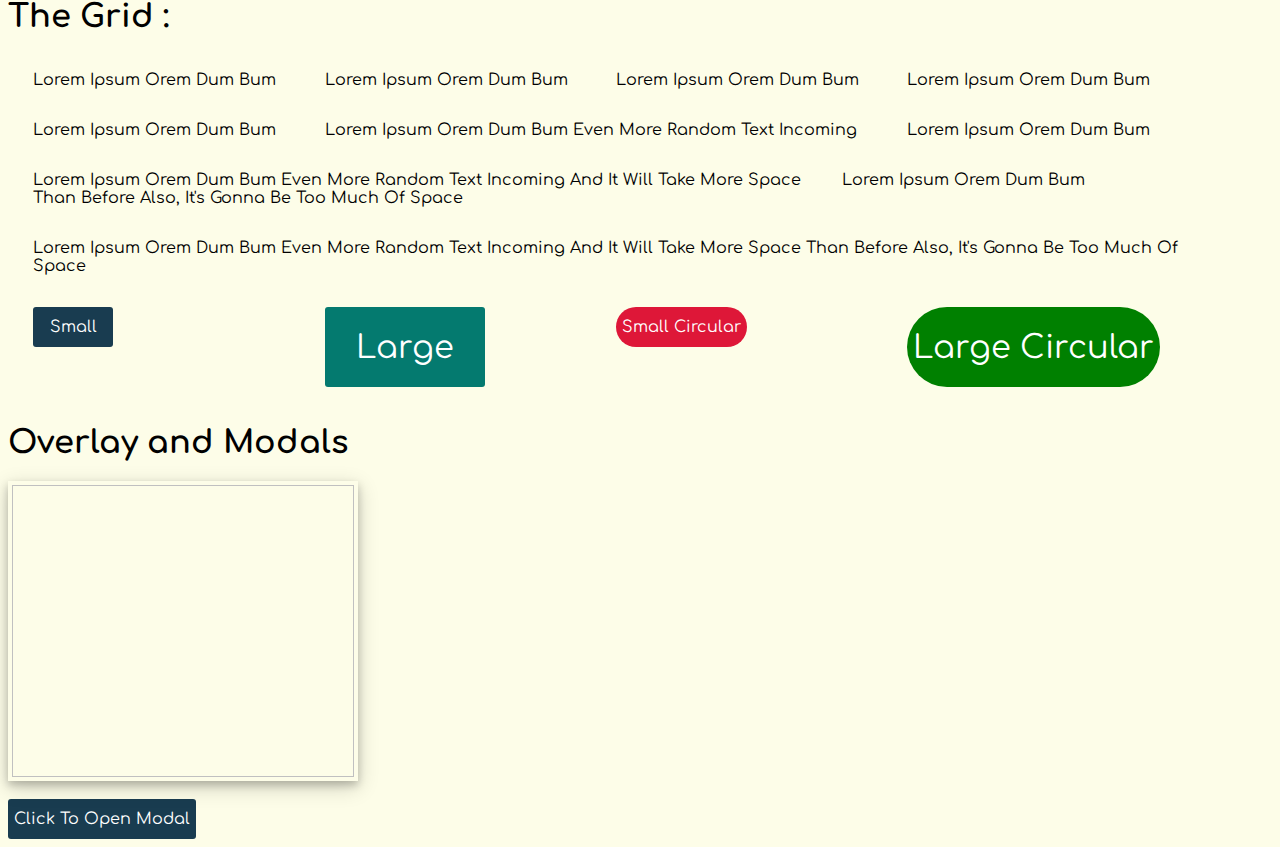
==== commit 86210b79: "Added Drop Down Menu" ====
--- a/mars.html
+++ b/mars.html
@@ -5,11 +5,21 @@
     <title>MARS</title>
     <link href="mars.css" rel="stylesheet" type="text/css">
     <script>
+         var counter=0;
+        function sidenavfunc(){
+            counter++;
+            if(counter%2==0)
+                hidesidenav();
+            else
+                showsidenav();
+        }
         function showsidenav(){
             document.getElementById("nav1").style.display=("block");
+            document.getElementById("switch").innerHTML=("X");
         }
         function hidesidenav(){
             document.getElementById("nav1").style.display=("none");
+            document.getElementById("switch").innerHTML=("=");
         }
         function colormenu(){
             document.getElementById("tm").style.background=("#193c50");
@@ -28,25 +38,32 @@
     </script>
 </head>
 <body onload="hidesidenav()">
-    <div class="topnav" id="tm">
-        <button class="tab menu left">MARS</button>
-        <button class="tab menu right">Item 1</button>
-        <button class="tab menu right">Item 2</button>
-        <button class="tab menu right">Item 3</button>
-        <button class="tab menu right">Item 4</button>
-        <button class="tab menu right">Item 5</button>
+    <div class="topnav inverted" id="tm">
+        <button class="primary tab menu left">MARS</button>
+        <div class="dropdown_container right">
+            <button class="dropdown tab primary">Dropdown</button>
+            <div class="dropdown_content">
+                <a href="#"><button class="dropdown">LOREM</button></a>
+                <a href="#"><button class="dropdown">LOREM</button></a>
+                <a href="#"><button class="dropdown">LOREM</button></a>
+            </div>
+          </div>
+        <button class="primary tab menu right">Item 2</button>
+        <button class="primary tab menu right">Item 3</button>
+        <button class="primary tab menu right">Item 4</button>
+        <button class="primary tab menu right">Item 5</button>
     </div>
-    <div class="sidenav">
-        <div class="row"><span class="left">&nbsp;&nbsp;</span><button class="mico primary left" onclick="showsidenav();">=</button>
-        <button class="mico right">MARS</button>
+    <div class="sidenav inverted">
+        <div class="row">
+            <span class="left">&nbsp;&nbsp;</span><button id="switch" style="font-size:28px;" class="mico inverted left" onclick="sidenavfunc();">=</button>
+            <button class="mico right">MARS</button>
         </div>
-        <div id="nav1" class="row">
-            <button class="mico right" onclick="hidesidenav();">X</button>
-            <div class="mtab">Item 1</div>
-            <div class="mtab">Item 2</div>
-            <div class="mtab">Item 3</div>
-            <div class="mtab">Item 4</div>
-            <div class="mtab">Item 5</div>
+        <div id="nav1">
+            <div class="mtab">Item 1</div><br>
+            <div class="mtab">Item 2</div><br>
+            <div class="mtab">Item 3</div><br>
+            <div class="mtab">Item 4</div><br>
+            <div class="mtab">Item 5</div><br>
         </div>
     </div>
     <img onmouseout="colormenu()" onmouseover="decolormenu()" src="4k-wallpaper-blur-close-up-1629998.jpg" style="top:0; left: 0; width: 101%; height:101%; margin: -0.5%"/>
@@ -142,5 +159,6 @@
       </div>
     </div>
 
+
 </body>
 </html>
--- a/mars.css
+++ b/mars.css
@@ -7,8 +7,8 @@
 body{ background: #fdfde8; }
 
 .inverted{background: #000; color: #FFF;}
-.primary{ background: #193c50; color: #ffe100; }
-.secondary{ background: #26a69a; color: #ffe100; }
+.primary{ background: #193c50; color: #FFF; }
+.secondary{ background: #047a6f; color: #FFF; }
 .alert{ background: #de1738; color: #fff; }
 .success{ background: #008000; color: #FFF; }
 .fullscreen{
@@ -204,7 +204,7 @@
 .tab{
     border-radius: 0;
     border: none;
-    width:100px;
+    min-width:160px;
     height: 50px;
     font-size: 24px;
 }
@@ -249,7 +249,7 @@
         height: 60px;
         padding-top: 5px;
     }
-    .tab.menu{color: #FFF;}
+    .tab.menu,.dropdown.tab{color: #FFF; background: transparent;}
     .sidenav{display: none;}
     .floatnav{
         position : fixed;
@@ -282,10 +282,15 @@
     width: 50px;
     height: 50px;
     }
-    #nav1{display: none;}
+    #nav1{
+        display: none;
+        padding: 20px;
+        font-size: 28px;
+        padding-bottom: 100%;
+        text-align: center;
+    }
     .mtab{
         padding: 5px;
-        padding-left: 45px;
     }
 }
 
@@ -379,3 +384,32 @@
   margin: auto;
   transition: 300ms;
 }
+
+.tab.dropdown{
+    min-width: 160px;
+}
+.dropdown{
+    border-radius: 0;
+    min-width:160px;
+    height: 50px;
+    font-size: 24px;
+}
+.dropdown:hover{
+    border:dashed 2px;
+}
+.dropdown_container{
+    position: relative;
+    display: inline-block;
+}
+.dropdown_content{
+    display: none;
+    position: absolute;
+    background-color: #f9f9f9;
+    color: #FFF; 
+    min-width: 160px;
+    box-shadow: 0px 8px 16px 0px rgba(0,0,0,0.2);
+    z-index: 1;
+}
+.dropdown_container:hover .dropdown_content {
+    display: block;
+  }